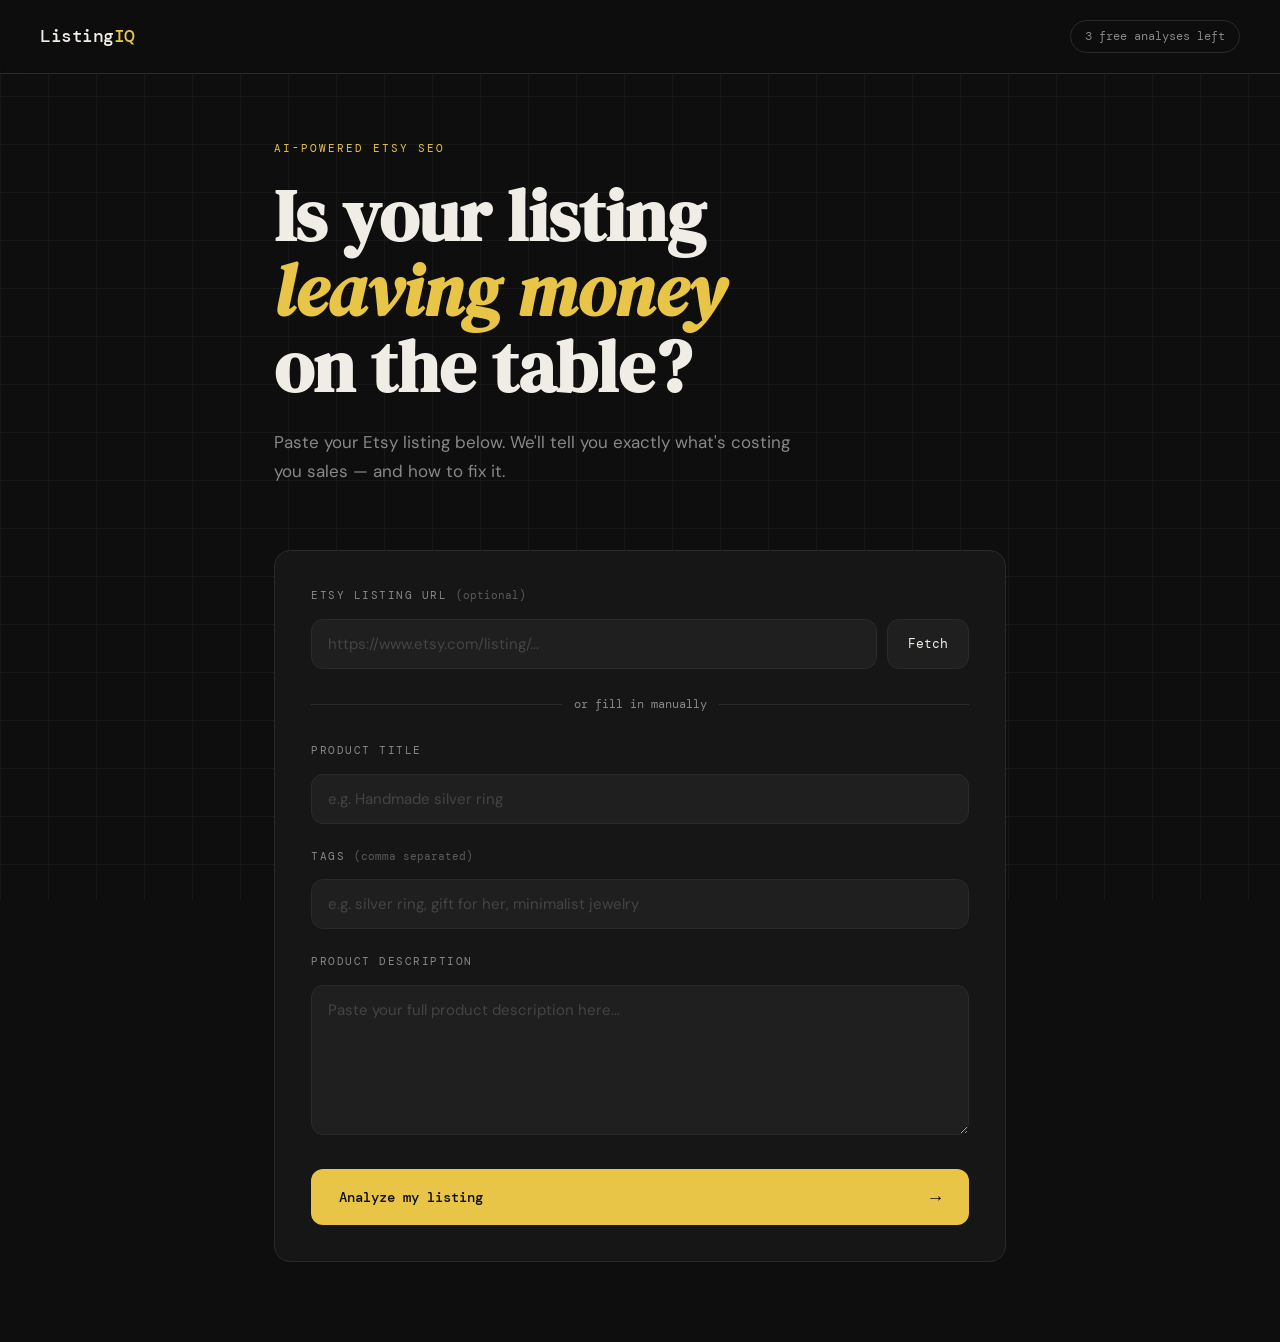
==== index.html @ 13d7a02c "Initial commit - Etsy listing analyzer" ====
<!DOCTYPE html>
<html lang="en">
<head>
  <meta charset="UTF-8" />
  <meta name="viewport" content="width=device-width, initial-scale=1.0"/>
  <title>ListingIQ – Etsy SEO Analyzer</title>
  <link rel="stylesheet" href="style.css" />
  <link href="https://fonts.googleapis.com/css2?family=DM+Serif+Display:ital@0;1&family=DM+Mono:wght@400;500&family=DM+Sans:wght@300;400;500&display=swap" rel="stylesheet">
</head>
<body>

  <div class="bg-grid"></div>

  <header>
    <div class="logo">Listing<span>IQ</span></div>
    <div class="uses-left">3 free analyses left</div>
  </header>

  <main>
    <section class="hero">
      <p class="label">AI-powered Etsy SEO</p>
      <h1>Is your listing<br><em>leaving money</em><br>on the table?</h1>
      <p class="sub">Paste your Etsy listing below. We'll tell you exactly what's costing you sales — and how to fix it.</p>
    </section>

    <section class="input-section">
      <div class="input-card">
        <label for="listing-url">Etsy listing URL <span class="hint">(optional)</span></label>
        <div class="url-row">
          <input type="text" id="listing-url" placeholder="https://www.etsy.com/listing/..." />
          <button id="fetch-btn" onclick="fetchFromUrl()">Fetch</button>
        </div>

        <div class="divider"><span>or fill in manually</span></div>

        <label for="listing-title">Product title</label>
        <input type="text" id="listing-title" placeholder="e.g. Handmade silver ring" />

        <label for="listing-tags">Tags <span class="hint">(comma separated)</span></label>
        <input type="text" id="listing-tags" placeholder="e.g. silver ring, gift for her, minimalist jewelry" />

        <label for="listing-desc">Product description</label>
        <textarea id="listing-desc" rows="6" placeholder="Paste your full product description here..."></textarea>

        <button id="analyze-btn" onclick="analyzeListing()">
          <span class="btn-text">Analyze my listing</span>
          <span class="btn-arrow">→</span>
        </button>
      </div>
    </section>

    <section class="results-section" id="results" style="display:none;">
      <div class="results-header">
        <p class="overall-summary" id="overall-summary"></p>
        <h2>Your analysis</h2>
        <div class="overall-score">
          <span class="score-label">Overall score</span>
          <span class="score-value" id="overall-score">–</span>
          <span class="score-max">/10</span>
        </div>
      </div>

      <div class="cards-grid">

        <div class="result-card" id="card-title">
          <div class="card-top">
            <span class="card-icon">T</span>
            <span class="card-name">Title</span>
            <span class="card-score" id="title-score">–/10</span>
          </div>
          <ul class="issues-list" id="title-issues"></ul>
          <div class="improved-box" id="title-improved"></div>
        </div>

        <div class="result-card" id="card-tags">
          <div class="card-top">
            <span class="card-icon">#</span>
            <span class="card-name">Tags</span>
            <span class="card-score" id="tags-score">–/10</span>
          </div>
          <ul class="issues-list" id="tags-missing"></ul>
          <p class="card-explanation" id="tags-explanation"></p>
        </div>

        <div class="result-card" id="card-desc">
          <div class="card-top">
            <span class="card-icon">¶</span>
            <span class="card-name">Description</span>
            <span class="card-score" id="desc-score">–/10</span>
          </div>
          <ul class="issues-list" id="desc-issues"></ul>
          <div class="improved-box" id="desc-improved"></div>
        </div>

        <div class="result-card" id="card-photos">
          <div class="card-top">
            <span class="card-icon">📷</span>
            <span class="card-name">Photos</span>
          </div>
          <p class="card-explanation" id="photos-feedback"></p>
        </div>

        <div class="result-card wide" id="card-wins">
          <div class="card-top">
            <span class="card-icon">⚡</span>
            <span class="card-name">Quick wins</span>
          </div>
          <ol class="wins-list" id="quick-wins"></ol>
        </div>

      </div>
    </section>

    <div class="loading" id="loading" style="display:none;">
      <div class="spinner"></div>
      <p>Analyzing your listing...</p>
    </div>

  </main>

  <script src="script.js"></script>
</body>
</html>
---- style.css ----
*, *::before, *::after { box-sizing: border-box; margin: 0; padding: 0; }

:root {
  --bg: #0e0e0e;
  --surface: #161616;
  --surface2: #1f1f1f;
  --border: #2a2a2a;
  --accent: #e8c547;
  --accent2: #e87d47;
  --text: #f0ede6;
  --text-muted: #888;
  --radius: 12px;
  --font-display: 'DM Serif Display', serif;
  --font-body: 'DM Sans', sans-serif;
  --font-mono: 'DM Mono', monospace;
}

html { scroll-behavior: smooth; }

body {
  background: var(--bg);
  color: var(--text);
  font-family: var(--font-body);
  font-size: 16px;
  line-height: 1.6;
  min-height: 100vh;
  overflow-x: hidden;
}

/* Background grid */
.bg-grid {
  position: fixed;
  inset: 0;
  background-image:
    linear-gradient(var(--border) 1px, transparent 1px),
    linear-gradient(90deg, var(--border) 1px, transparent 1px);
  background-size: 48px 48px;
  opacity: 0.4;
  pointer-events: none;
  z-index: 0;
}

header {
  position: fixed;
  top: 0; left: 0; right: 0;
  z-index: 100;
  display: flex;
  align-items: center;
  justify-content: space-between;
  padding: 20px 40px;
  background: rgba(14,14,14,0.85);
  backdrop-filter: blur(12px);
  border-bottom: 1px solid var(--border);
}

.logo {
  font-family: var(--font-mono);
  font-size: 18px;
  font-weight: 500;
  letter-spacing: -0.5px;
  color: var(--text);
}
.logo span { color: var(--accent); }

.uses-left {
  font-family: var(--font-mono);
  font-size: 12px;
  color: var(--text-muted);
  border: 1px solid var(--border);
  padding: 6px 14px;
  border-radius: 100px;
}

main {
  position: relative;
  z-index: 1;
  max-width: 780px;
  margin: 0 auto;
  padding: 140px 24px 80px;
}

/* Hero */
.hero { margin-bottom: 64px; }

.label {
  font-family: var(--font-mono);
  font-size: 11px;
  letter-spacing: 2px;
  text-transform: uppercase;
  color: var(--accent);
  margin-bottom: 20px;
}

h1 {
  font-family: var(--font-display);
  font-size: clamp(42px, 7vw, 72px);
  line-height: 1.05;
  color: var(--text);
  margin-bottom: 24px;
}

h1 em {
  font-style: italic;
  color: var(--accent);
}

.sub {
  font-size: 17px;
  color: var(--text-muted);
  max-width: 520px;
  line-height: 1.7;
}

/* Input card */
.input-card {
  background: var(--surface);
  border: 1px solid var(--border);
  border-radius: 16px;
  padding: 36px;
  display: flex;
  flex-direction: column;
  gap: 6px;
}

label {
  font-family: var(--font-mono);
  font-size: 11px;
  letter-spacing: 1.5px;
  text-transform: uppercase;
  color: var(--text-muted);
  margin-top: 18px;
}
label:first-child { margin-top: 0; }

.hint {
  text-transform: none;
  letter-spacing: 0;
  font-size: 11px;
  opacity: 0.6;
}

input, textarea {
  background: var(--surface2);
  border: 1px solid var(--border);
  border-radius: var(--radius);
  color: var(--text);
  font-family: var(--font-body);
  font-size: 15px;
  padding: 14px 16px;
  width: 100%;
  outline: none;
  transition: border-color 0.2s;
  resize: vertical;
  margin-top: 8px;
}

input:focus, textarea:focus {
  border-color: var(--accent);
}

input::placeholder, textarea::placeholder {
  color: #444;
}

button#analyze-btn {
  margin-top: 28px;
  background: var(--accent);
  color: #0e0e0e;
  border: none;
  border-radius: var(--radius);
  padding: 16px 28px;
  font-family: var(--font-mono);
  font-size: 14px;
  font-weight: 500;
  cursor: pointer;
  display: flex;
  align-items: center;
  justify-content: space-between;
  gap: 12px;
  transition: background 0.2s, transform 0.15s;
  width: 100%;
}

button#analyze-btn:hover {
  background: #f0d060;
  transform: translateY(-1px);
}

.btn-arrow {
  font-size: 18px;
  transition: transform 0.2s;
}

button#analyze-btn:hover .btn-arrow {
  transform: translateX(4px);
}

/* Loading */
.loading {
  text-align: center;
  padding: 60px 0;
  color: var(--text-muted);
  font-family: var(--font-mono);
  font-size: 13px;
}

.spinner {
  width: 32px;
  height: 32px;
  border: 2px solid var(--border);
  border-top-color: var(--accent);
  border-radius: 50%;
  margin: 0 auto 20px;
  animation: spin 0.8s linear infinite;
}

@keyframes spin { to { transform: rotate(360deg); } }

/* Results */
.results-section { margin-top: 64px; animation: fadeUp 0.5s ease; }

@keyframes fadeUp {
  from { opacity: 0; transform: translateY(20px); }
  to   { opacity: 1; transform: translateY(0); }
}

.results-header {
  display: flex;
  align-items: center;
  justify-content: space-between;
  margin-bottom: 32px;
}

.results-header h2 {
  font-family: var(--font-display);
  font-size: 36px;
}

.overall-score {
  display: flex;
  align-items: baseline;
  gap: 4px;
  background: var(--surface);
  border: 1px solid var(--border);
  border-radius: var(--radius);
  padding: 12px 20px;
}

.score-label {
  font-family: var(--font-mono);
  font-size: 10px;
  text-transform: uppercase;
  letter-spacing: 1px;
  color: var(--text-muted);
  margin-right: 8px;
}

.score-value {
  font-family: var(--font-display);
  font-size: 36px;
  color: var(--accent);
  line-height: 1;
}

.score-max {
  font-size: 14px;
  color: var(--text-muted);
}

/* Cards */
.cards-grid {
  display: grid;
  grid-template-columns: 1fr 1fr;
  gap: 16px;
}

.result-card {
  background: var(--surface);
  border: 1px solid var(--border);
  border-radius: 16px;
  padding: 24px;
  transition: border-color 0.2s;
}

.result-card:hover { border-color: #3a3a3a; }

.result-card.wide { grid-column: 1 / -1; }

.card-top {
  display: flex;
  align-items: center;
  gap: 10px;
  margin-bottom: 16px;
}

.card-icon {
  width: 32px;
  height: 32px;
  background: var(--surface2);
  border: 1px solid var(--border);
  border-radius: 8px;
  display: grid;
  place-items: center;
  font-family: var(--font-mono);
  font-size: 14px;
  color: var(--accent);
  flex-shrink: 0;
}

.card-name {
  font-family: var(--font-mono);
  font-size: 12px;
  text-transform: uppercase;
  letter-spacing: 1px;
  color: var(--text-muted);
  flex: 1;
}

.card-score {
  font-family: var(--font-mono);
  font-size: 13px;
  color: var(--accent);
}

.issues-list {
  list-style: none;
  display: flex;
  flex-direction: column;
  gap: 8px;
  margin-bottom: 16px;
}

.issues-list li {
  font-size: 14px;
  color: #bbb;
  padding-left: 16px;
  position: relative;
}

.issues-list li::before {
  content: '→';
  position: absolute;
  left: 0;
  color: var(--accent2);
  font-size: 12px;
}

.improved-box {
  background: var(--surface2);
  border: 1px solid var(--border);
  border-left: 3px solid var(--accent);
  border-radius: 8px;
  padding: 12px 14px;
  font-size: 13px;
  color: var(--text);
  font-style: italic;
  line-height: 1.5;
}

.card-explanation {
  font-size: 13px;
  color: var(--text-muted);
  line-height: 1.6;
}

.wins-list {
  display: flex;
  flex-direction: column;
  gap: 12px;
  padding-left: 20px;
}

.wins-list li {
  font-size: 15px;
  color: var(--text);
  line-height: 1.5;
}

.wins-list li::marker {
  color: var(--accent);
  font-family: var(--font-mono);
}

.overall-summary {
  color: var(--text-muted);
  font-size: 15px;
  line-height: 1.7;
  margin-bottom: 32px;
  padding: 16px 20px;
  background: var(--surface);
  border: 1px solid var(--border);
  border-left: 3px solid var(--accent2);
  border-radius: 8px;
}

.url-row {
  display: flex;
  gap: 10px;
  margin-top: 8px;
}

.url-row input { flex: 1; margin-top: 0; }

#fetch-btn {
  background: var(--surface2);
  color: var(--text);
  border: 1px solid var(--border);
  border-radius: var(--radius);
  padding: 14px 20px;
  font-family: var(--font-mono);
  font-size: 13px;
  cursor: pointer;
  white-space: nowrap;
  transition: border-color 0.2s;
}

#fetch-btn:hover { border-color: var(--accent); color: var(--accent); }

.divider {
  display: flex;
  align-items: center;
  gap: 12px;
  margin: 20px 0 4px;
  color: var(--text-muted);
  font-size: 12px;
  font-family: var(--font-mono);
}

.divider::before, .divider::after {
  content: '';
  flex: 1;
  height: 1px;
  background: var(--border);
}

/* Responsive */
@media (max-width: 580px) {
  header { padding: 16px 20px; }
  main { padding: 120px 16px 60px; }
  .input-card { padding: 24px; }
  .cards-grid { grid-template-columns: 1fr; }
  .result-card.wide { grid-column: 1; }
  .results-header { flex-direction: column; align-items: flex-start; gap: 16px; }
}
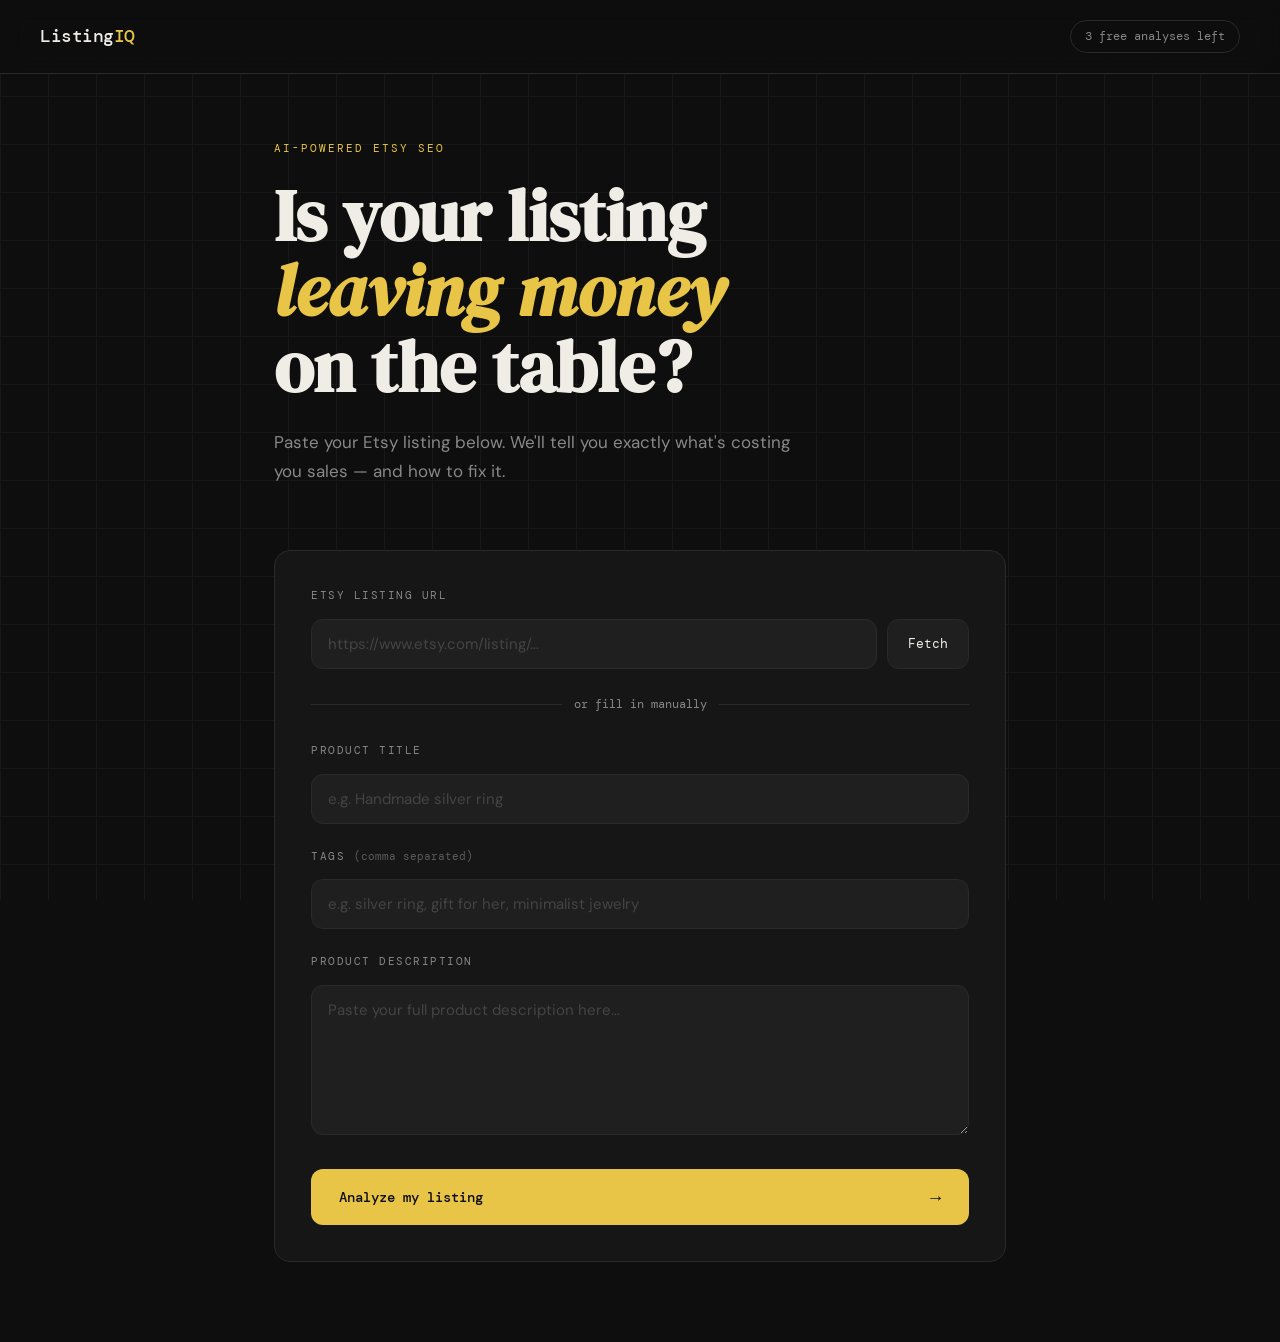
==== commit 5bed19ef: "la till lite keys, fixade med localstorage så" ====
--- a/index.html
+++ b/index.html
@@ -25,7 +25,7 @@
 
     <section class="input-section">
       <div class="input-card">
-        <label for="listing-url">Etsy listing URL <span class="hint">(optional)</span></label>
+        <label for="listing-url">Etsy listing URL</label>
         <div class="url-row">
           <input type="text" id="listing-url" placeholder="https://www.etsy.com/listing/..." />
           <button id="fetch-btn" onclick="fetchFromUrl()">Fetch</button>
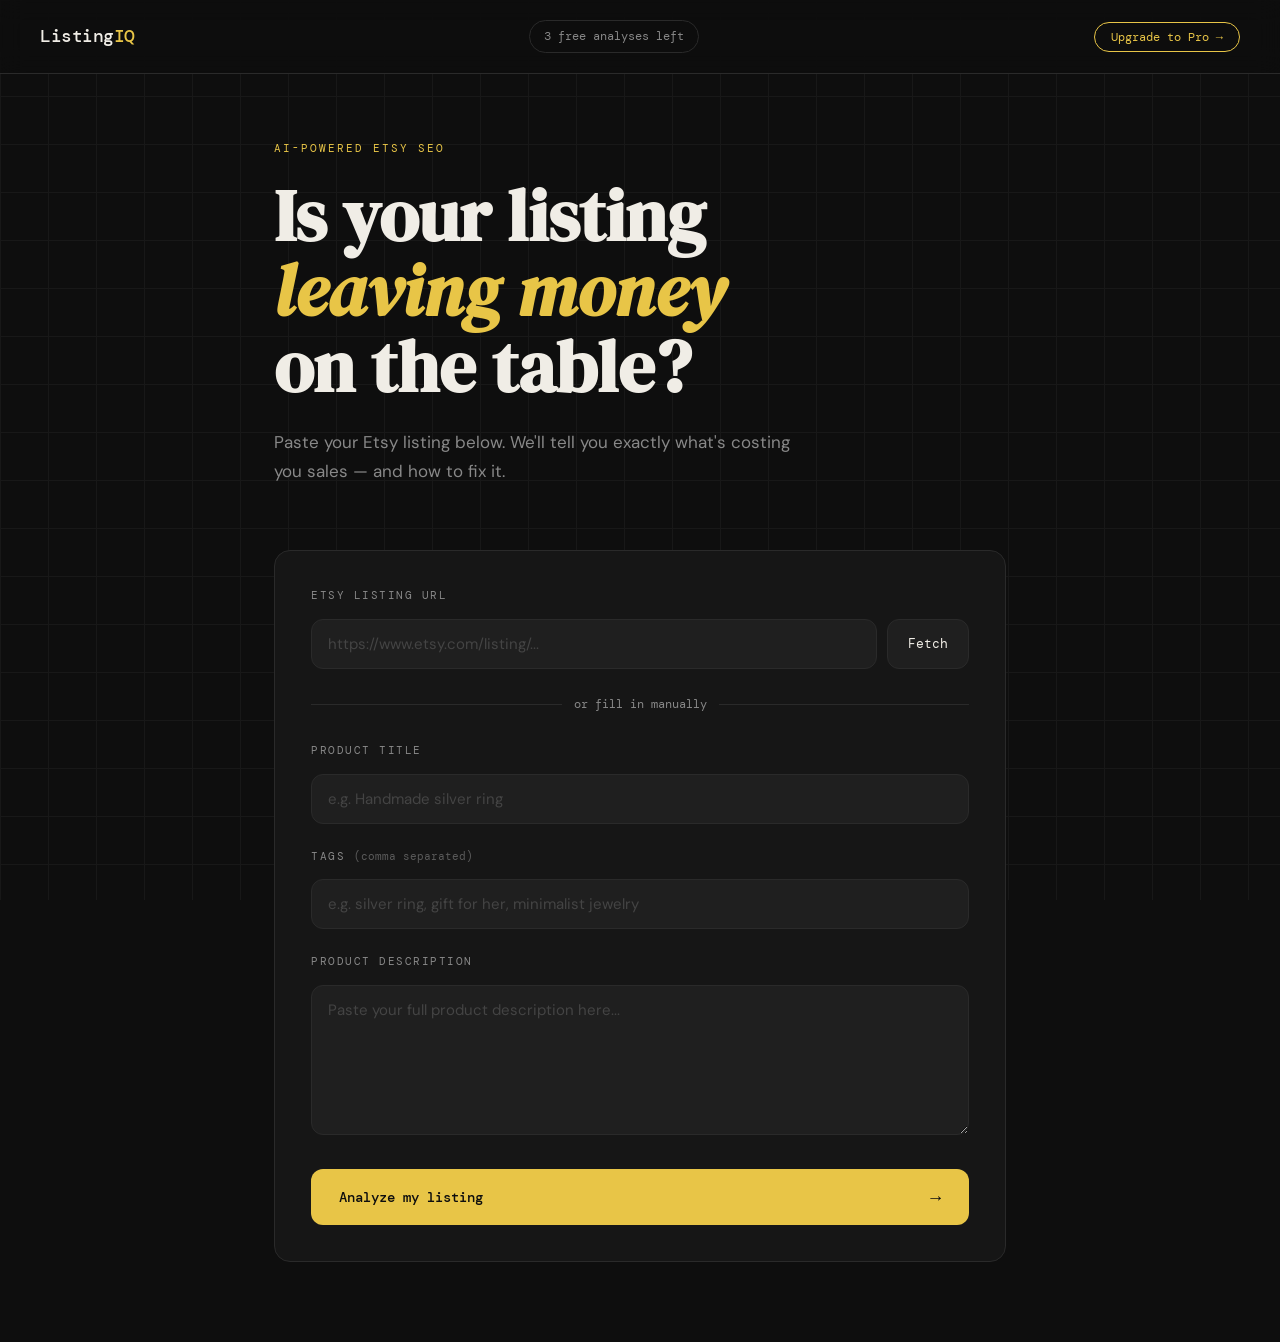
==== commit 5caa6bd8: "la till upgrade knapp" ====
--- a/index.html
+++ b/index.html
@@ -14,6 +14,7 @@
   <header>
     <div class="logo">Listing<span>IQ</span></div>
     <div class="uses-left">3 free analyses left</div>
+    <button onclick="goToPro()" class="upgrade-btn">Upgrade to Pro →</button>
   </header>
 
   <main>
--- a/style.css
+++ b/style.css
@@ -442,3 +442,20 @@
   .result-card.wide { grid-column: 1; }
   .results-header { flex-direction: column; align-items: flex-start; gap: 16px; }
 }
+
+.upgrade-btn {
+  background: transparent;
+  color: var(--accent);
+  border: 1px solid var(--accent);
+  border-radius: 100px;
+  padding: 6px 16px;
+  font-family: var(--font-mono);
+  font-size: 12px;
+  cursor: pointer;
+  transition: background 0.2s, color 0.2s;
+}
+
+.upgrade-btn:hover {
+  background: var(--accent);
+  color: #0e0e0e;
+}
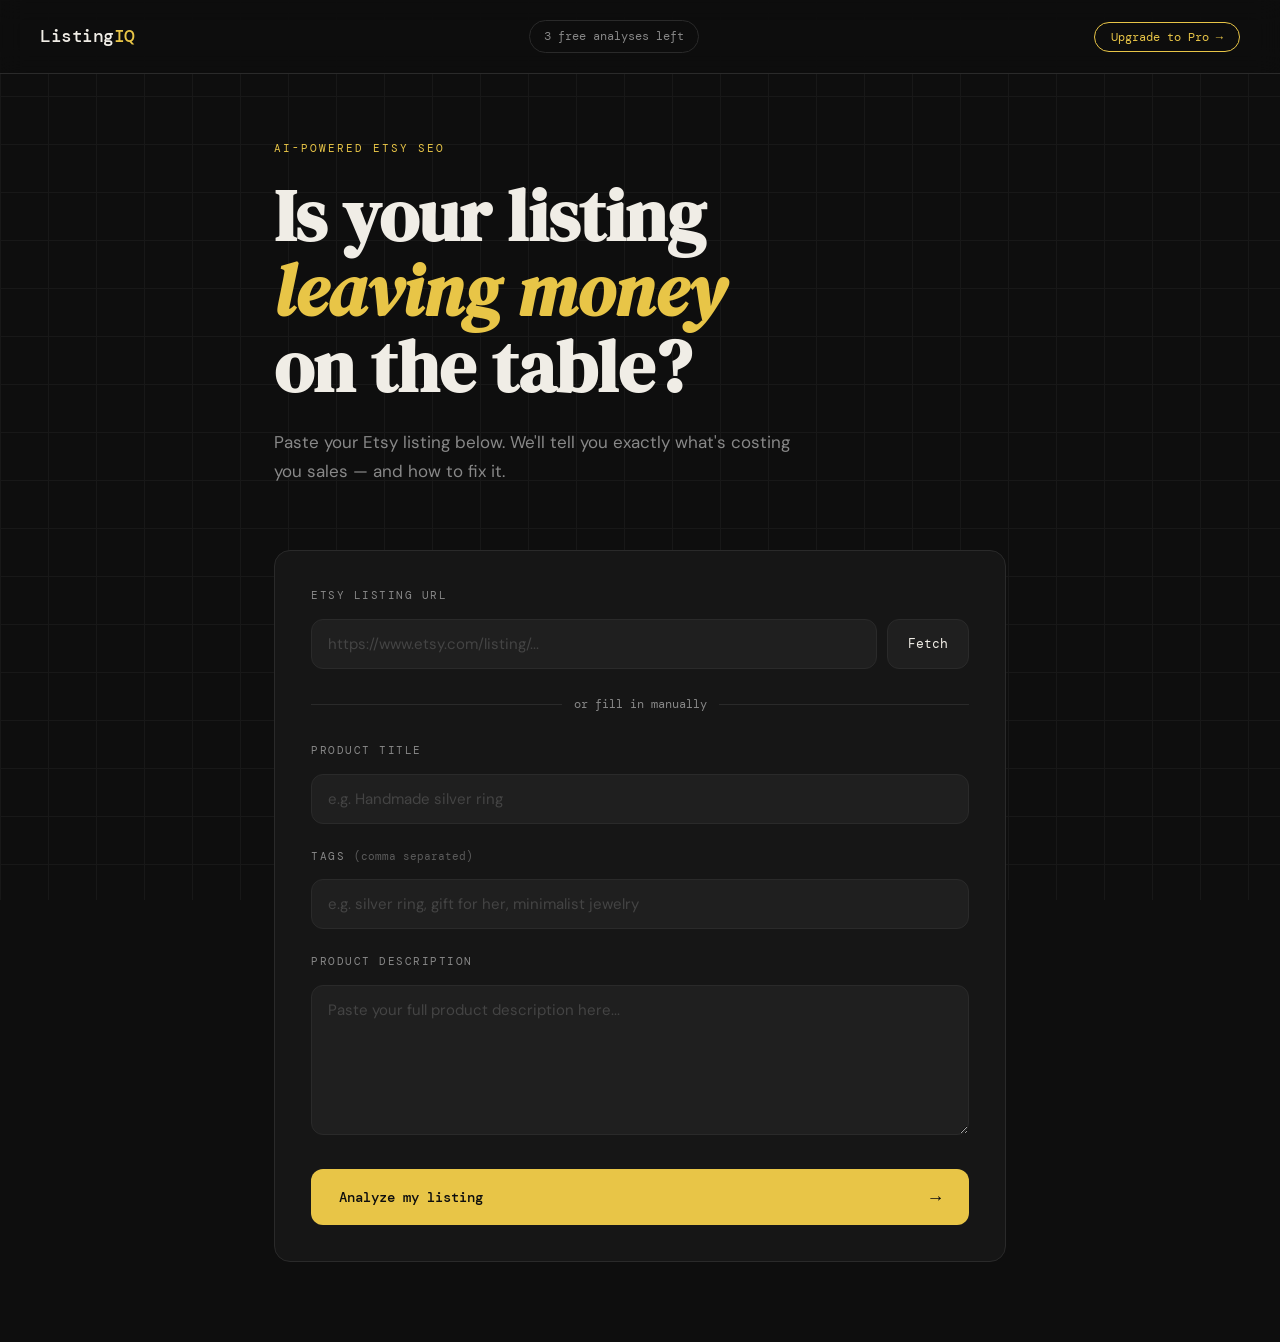
==== commit c8202cf1: "favicon log i en hittepå folder som togs bort" ====
--- a/index.html
+++ b/index.html
@@ -6,6 +6,7 @@
   <title>ListingIQ – Etsy SEO Analyzer</title>
   <link rel="stylesheet" href="style.css" />
   <link href="https://fonts.googleapis.com/css2?family=DM+Serif+Display:ital@0;1&family=DM+Mono:wght@400;500&family=DM+Sans:wght@300;400;500&display=swap" rel="stylesheet">
+  <link rel="icon" type="image/x-icon" href="favicon.ico">
 </head>
 <body>
 
